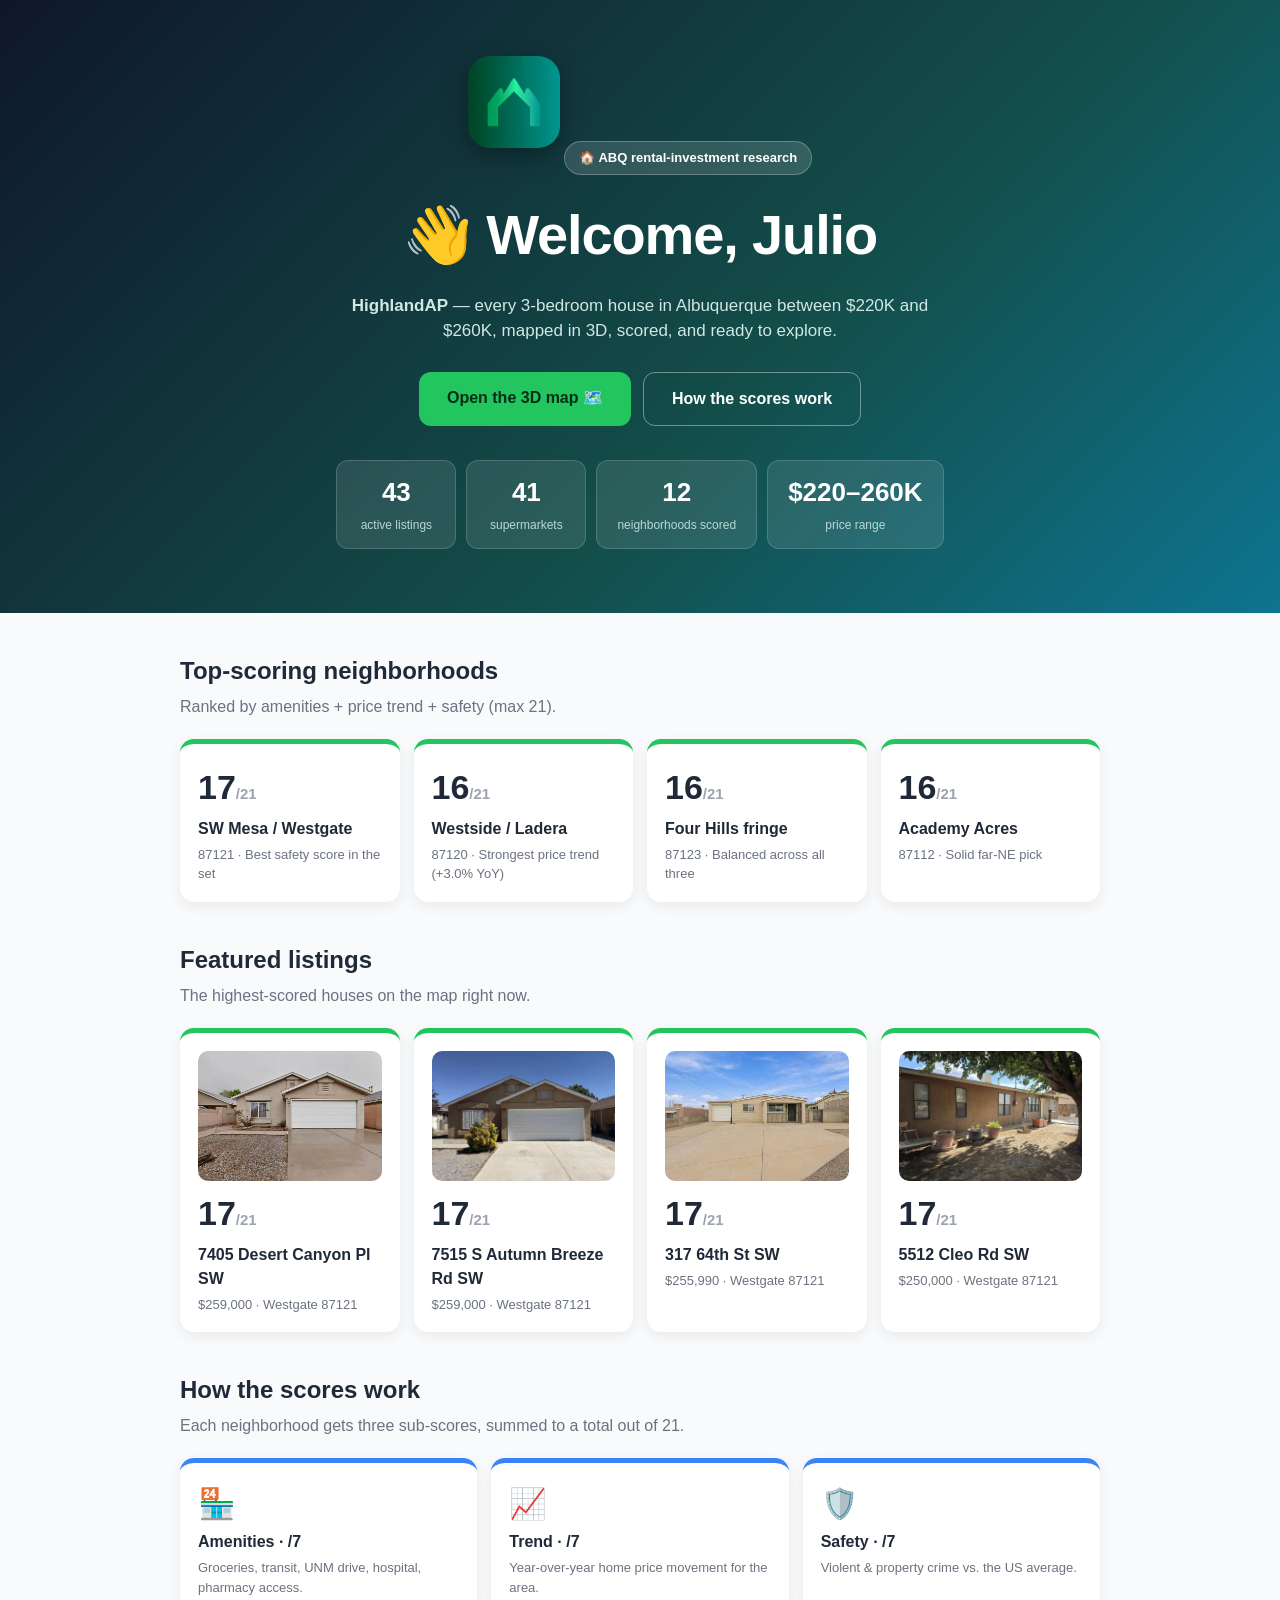
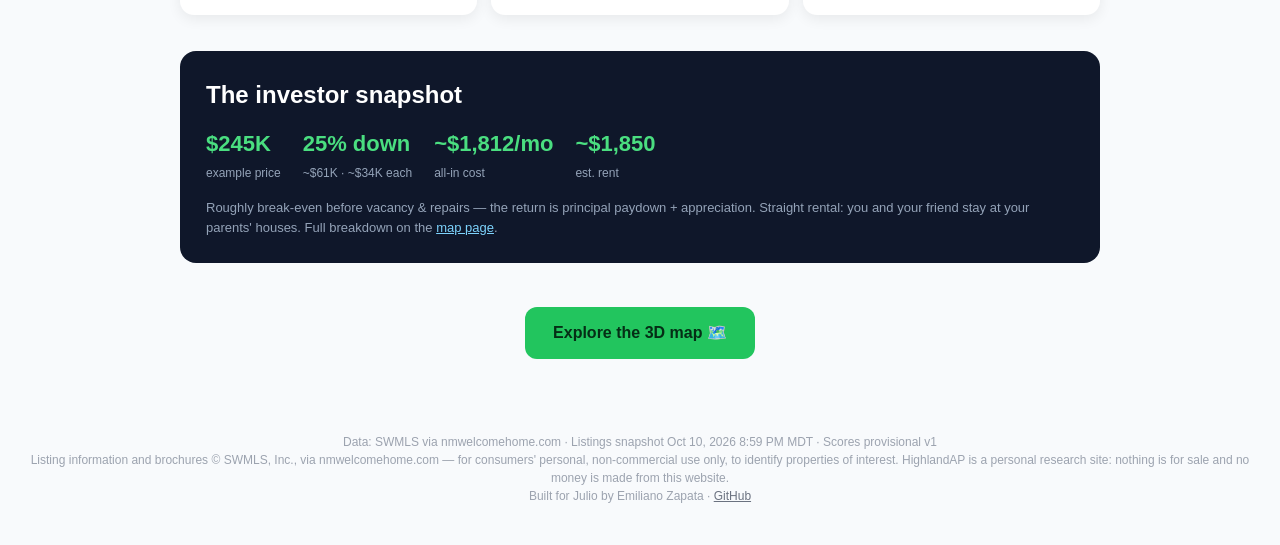
==== index.html @ 3845f3db "HighlandAP logo + link preview image" ====
<!DOCTYPE html>
<html lang="en">
<head>
<meta charset="UTF-8">
<meta name="viewport" content="width=device-width, initial-scale=1.0">
<title>HighlandAP — Julio's ABQ Investment Map</title>
<link rel="icon" type="image/png" href="logo.png">
<meta property="og:type" content="website">
<meta property="og:title" content="HighlandAP — ABQ Investment Map">
<meta property="og:description" content="43 homes $220K–$260K on an interactive 3D map, with photos, scores and neighborhood reports.">
<meta property="og:image" content="https://juliodrojas.github.io/abq-house-map/og-image.png">
<meta name="twitter:card" content="summary_large_image">
<meta name="twitter:image" content="https://juliodrojas.github.io/abq-house-map/og-image.png">
<style>
*{box-sizing:border-box;margin:0;padding:0}
body{font-family:-apple-system,BlinkMacSystemFont,"Segoe UI",Roboto,sans-serif;color:#1f2937;background:#f8fafc;line-height:1.5}
.hero{background:linear-gradient(135deg,#0f172a 0%,#134e4a 60%,#0e7490 100%);color:#fff;padding:56px 20px 64px;text-align:center}
.badge{display:inline-block;background:rgba(255,255,255,.14);border:1px solid rgba(255,255,255,.25);
  padding:6px 14px;border-radius:999px;font-size:13px;font-weight:600;margin-bottom:18px}
.hero h1{font-size:clamp(34px,7vw,56px);font-weight:800;letter-spacing:-.02em}
.hero h1 .wave{display:inline-block}
.hero p.sub{margin:16px auto 0;max-width:620px;font-size:17px;color:#d1e7e4}
.cta-row{margin-top:28px;display:flex;gap:12px;justify-content:center;flex-wrap:wrap}
.btn{display:inline-block;padding:14px 28px;border-radius:12px;font-size:16px;font-weight:700;text-decoration:none}
.btn.primary{background:#22c55e;color:#052e16}
.btn.primary:hover{background:#16a34a}
.btn.ghost{border:1.5px solid rgba(255,255,255,.4);color:#fff}
.stats{display:flex;gap:10px;justify-content:center;flex-wrap:wrap;margin-top:34px}
.stat{background:rgba(255,255,255,.1);border:1px solid rgba(255,255,255,.16);border-radius:12px;padding:12px 20px;min-width:120px}
.stat b{display:block;font-size:26px}
.stat span{font-size:12px;color:#b8d8d4}
.wrap{max-width:960px;margin:0 auto;padding:40px 20px}
h2{font-size:24px;margin-bottom:6px}
.section-sub{color:#6b7280;margin-bottom:20px}
.cards{display:grid;grid-template-columns:repeat(auto-fit,minmax(210px,1fr));gap:14px}
.card{background:#fff;border-radius:14px;padding:18px;box-shadow:0 4px 14px rgba(0,0,0,.07);border-top:5px solid #eab308}
.card.top{border-top-color:#22c55e}
.card .score{font-size:34px;font-weight:800}
.card .score small{font-size:15px;color:#9ca3af;font-weight:600}
.card h3{font-size:16px;margin:4px 0}
.card p{font-size:13px;color:#6b7280}
.how{display:grid;grid-template-columns:repeat(auto-fit,minmax(220px,1fr));gap:14px;margin-top:8px}
.how .card{border-top-color:#3b82f6;text-align:left}
.how .ico{font-size:30px}
.math{background:#0f172a;color:#e2e8f0;border-radius:16px;padding:26px;margin-top:36px}
.math h2{color:#fff}
.math .nums{display:flex;gap:22px;flex-wrap:wrap;margin-top:14px}
.math .nums div b{display:block;font-size:22px;color:#4ade80}
.math .nums div span{font-size:12px;color:#94a3b8}
.math p.note{margin-top:14px;font-size:13px;color:#94a3b8}
.cta-final{text-align:center;margin:44px 0 10px}
footer{text-align:center;color:#9ca3af;font-size:12px;padding:24px 20px 40px}
footer a{color:#6b7280}
</style>
</head>
<body>
<div class="hero">
  <img src="logo.png" alt="HighlandAP logo" style="width:92px;height:92px;border-radius:22px;box-shadow:0 8px 24px rgba(0,0,0,.35);margin-bottom:14px">
  <div class="badge">🏠 ABQ rental-investment research</div>
  <h1><span class="wave">👋</span> Welcome, Julio</h1>
  <p class="sub"><strong>HighlandAP</strong> — every 3-bedroom house in Albuquerque between
  $220K and $260K, mapped in 3D, scored, and ready to explore.</p>
  <div class="cta-row">
    <a class="btn primary" href="map.html">Open the 3D map 🗺️</a>
    <a class="btn ghost" href="#scores">How the scores work</a>
  </div>
  <div class="stats">
    <div class="stat"><b>43</b><span>active listings</span></div>
    <div class="stat"><b>41</b><span>supermarkets</span></div>
    <div class="stat"><b>12</b><span>neighborhoods scored</span></div>
    <div class="stat"><b>$220–260K</b><span>price range</span></div>
  </div>
</div>

<div class="wrap">
  <h2>Top-scoring neighborhoods</h2>
  <p class="section-sub">Ranked by amenities + price trend + safety (max 21).</p>
  <div class="cards">
    <div class="card top"><div class="score">17<small>/21</small></div><h3>SW Mesa / Westgate</h3><p>87121 · Best safety score in the set</p></div>
    <div class="card top"><div class="score">16<small>/21</small></div><h3>Westside / Ladera</h3><p>87120 · Strongest price trend (+3.0% YoY)</p></div>
    <div class="card top"><div class="score">16<small>/21</small></div><h3>Four Hills fringe</h3><p>87123 · Balanced across all three</p></div>
    <div class="card top"><div class="score">16<small>/21</small></div><h3>Academy Acres</h3><p>87112 · Solid far-NE pick</p></div>
  </div>

  <h2 style="margin-top:40px">Featured listings</h2>
  <p class="section-sub">The highest-scored houses on the map right now.</p>
  <div class="cards">
    <a class="card top" style="text-decoration:none;color:inherit;display:block" href="map.html"><img src="photos/1111209-1.jpg" alt="7405 Desert Canyon Place SW" style="width:100%;height:130px;object-fit:cover;border-radius:10px"><div class="score">17<small>/21</small></div><h3>7405 Desert Canyon Pl SW</h3><p>$259,000 · Westgate 87121</p></a>
    <a class="card top" style="text-decoration:none;color:inherit;display:block" href="map.html"><img src="photos/1103992-1.jpg" alt="7515 S Autumn Breeze Road SW" style="width:100%;height:130px;object-fit:cover;border-radius:10px"><div class="score">17<small>/21</small></div><h3>7515 S Autumn Breeze Rd SW</h3><p>$259,000 · Westgate 87121</p></a>
    <a class="card top" style="text-decoration:none;color:inherit;display:block" href="map.html"><img src="photos/1111705-1.jpg" alt="317 64th Street SW" style="width:100%;height:130px;object-fit:cover;border-radius:10px"><div class="score">17<small>/21</small></div><h3>317 64th St SW</h3><p>$255,990 · Westgate 87121</p></a>
    <a class="card top" style="text-decoration:none;color:inherit;display:block" href="map.html"><img src="photos/1110527-1.jpg" alt="5512 Cleo Road SW" style="width:100%;height:130px;object-fit:cover;border-radius:10px"><div class="score">17<small>/21</small></div><h3>5512 Cleo Rd SW</h3><p>$250,000 · Westgate 87121</p></a>
  </div>

  <h2 id="scores" style="margin-top:40px">How the scores work</h2>
  <p class="section-sub">Each neighborhood gets three sub-scores, summed to a total out of 21.</p>
  <div class="how">
    <div class="card"><div class="ico">🏪</div><h3>Amenities · /7</h3><p>Groceries, transit, UNM drive, hospital, pharmacy access.</p></div>
    <div class="card"><div class="ico">📈</div><h3>Trend · /7</h3><p>Year-over-year home price movement for the area.</p></div>
    <div class="card"><div class="ico">🛡️</div><h3>Safety · /7</h3><p>Violent &amp; property crime vs. the US average.</p></div>
  </div>

  <div class="math">
    <h2>The investor snapshot</h2>
    <div class="nums">
      <div><b>$245K</b><span>example price</span></div>
      <div><b>25% down</b><span>~$61K · ~$34K each</span></div>
      <div><b>~$1,812/mo</b><span>all-in cost</span></div>
      <div><b>~$1,850</b><span>est. rent</span></div>
    </div>
    <p class="note">Roughly break-even before vacancy &amp; repairs — the return is principal paydown + appreciation.
    Straight rental: you and your friend stay at your parents' houses. Full breakdown on the
    <a href="map.html" style="color:#7dd3fc">map page</a>.</p>
  </div>

  <div class="cta-final">
    <a class="btn primary" href="map.html">Explore the 3D map 🗺️</a>
  </div>
</div>

<footer>
  Data: SWMLS via nmwelcomehome.com · Listings snapshot Oct 10, 2026 8:59 PM MDT · Scores provisional v1<br>
  Listing information and brochures © SWMLS, Inc., via nmwelcomehome.com — for consumers' personal,
  non-commercial use only, to identify properties of interest. HighlandAP is a personal research site:
  nothing is for sale and no money is made from this website.<br>
  Built for Julio by Emiliano Zapata · <a href="https://github.com/juliodrojas/abq-house-map">GitHub</a>
</footer>
</body>
</html>
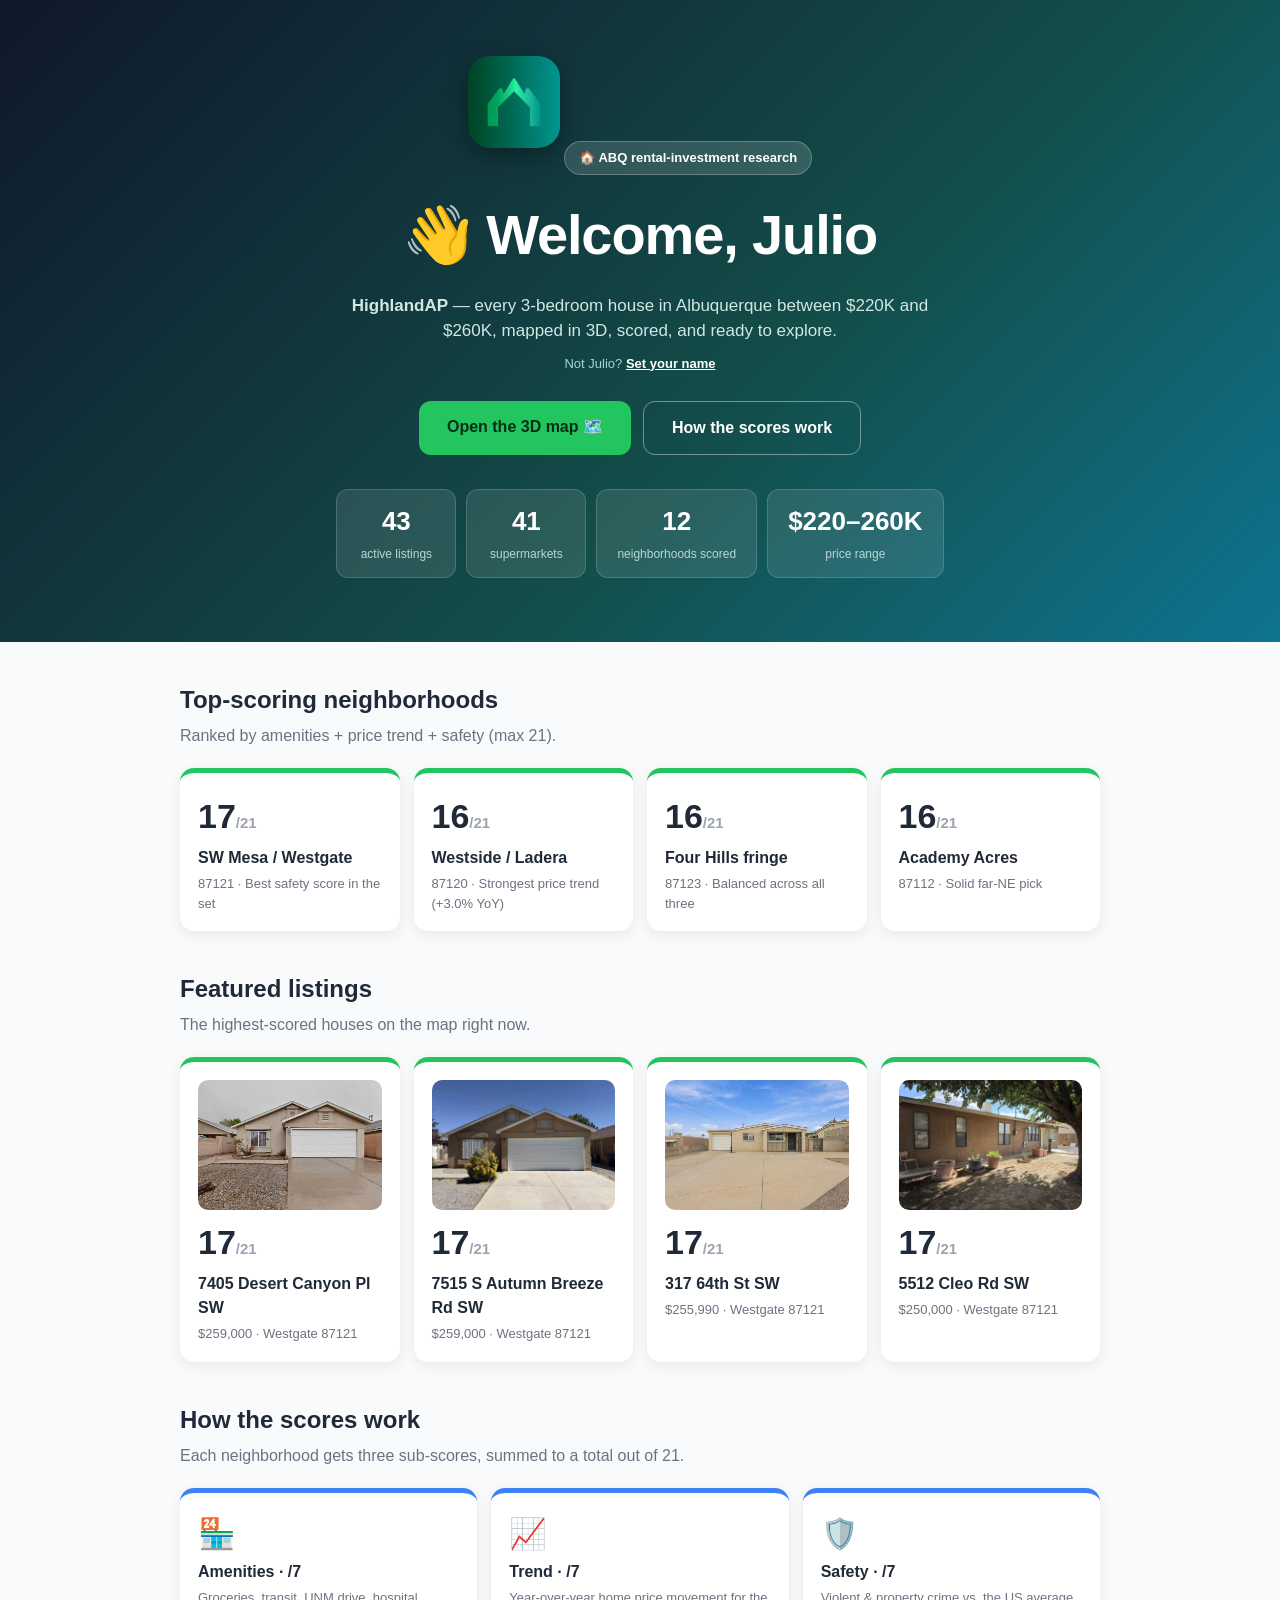
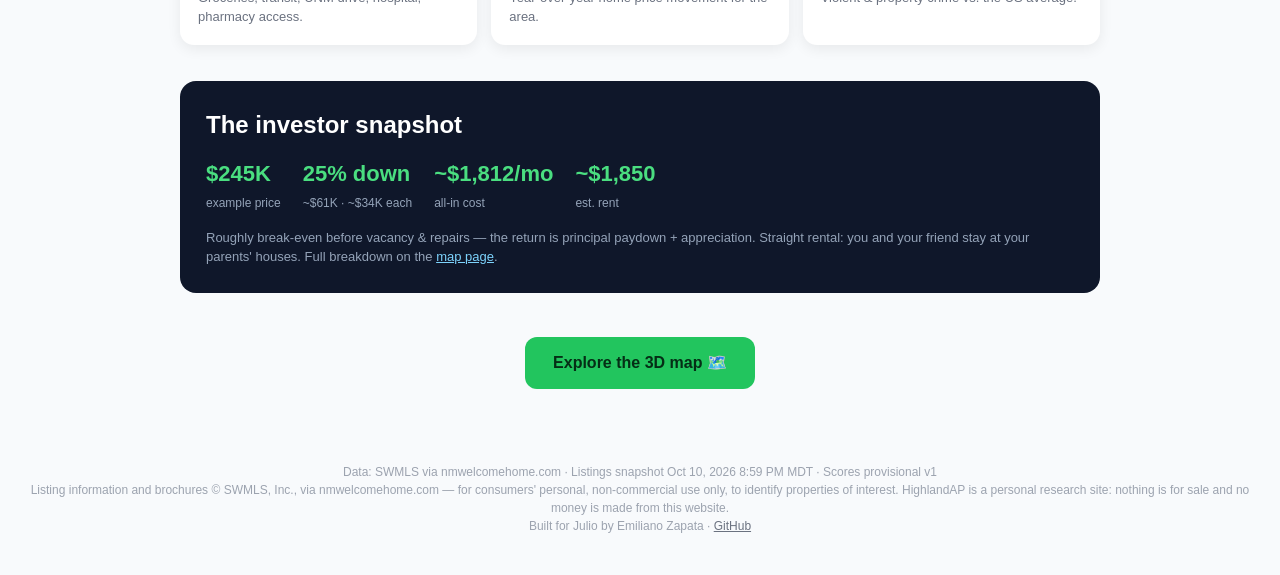
==== commit ceef7c78: "personalized greeting" ====
--- a/index.html
+++ b/index.html
@@ -57,9 +57,10 @@
 <div class="hero">
   <img src="logo.png" alt="HighlandAP logo" style="width:92px;height:92px;border-radius:22px;box-shadow:0 8px 24px rgba(0,0,0,.35);margin-bottom:14px">
   <div class="badge">🏠 ABQ rental-investment research</div>
-  <h1><span class="wave">👋</span> Welcome, Julio</h1>
+  <h1><span class="wave">👋</span> <span id="greet-word">Welcome</span><span id="greet-name"></span></h1>
   <p class="sub"><strong>HighlandAP</strong> — every 3-bedroom house in Albuquerque between
   $220K and $260K, mapped in 3D, scored, and ready to explore.</p>
+  <p style="margin-top:10px;font-size:13px;color:#9fd8d2">Not <span id="who">Julio</span>? <a href="#" id="set-name" style="color:#fff;font-weight:700">Set your name</a></p>
   <div class="cta-row">
     <a class="btn primary" href="map.html">Open the 3D map 🗺️</a>
     <a class="btn ghost" href="#scores">How the scores work</a>
@@ -124,5 +125,28 @@
   nothing is for sale and no money is made from this website.<br>
   Built for Julio by Emiliano Zapata · <a href="https://github.com/juliodrojas/abq-house-map">GitHub</a>
 </footer>
+<script>
+(function () {
+  function esc(s) { return String(s).replace(/[&<>"]/g, function (c) {
+    return { "&": "&amp;", "<": "&lt;", ">": "&gt;", '"': "&quot;" }[c]; }); }
+  function clean(n) { return (n || "").trim().slice(0, 24); }
+  function current() {
+    var q = clean(new URLSearchParams(location.search).get("name"));
+    if (q) { try { localStorage.setItem("hap_name", q); } catch (e) {} return q; }
+    try { return clean(localStorage.getItem("hap_name")) || "Julio"; } catch (e) { return "Julio"; }
+  }
+  function render() {
+    var n = current();
+    document.getElementById("greet-name").textContent = ", " + n;
+    document.getElementById("who").textContent = n;
+  }
+  document.getElementById("set-name").onclick = function (e) {
+    e.preventDefault();
+    var n = clean(prompt("Your name:", current()));
+    if (n) { try { localStorage.setItem("hap_name", n); } catch (e) {} render(); }
+  };
+  render();
+})();
+</script>
 </body>
 </html>
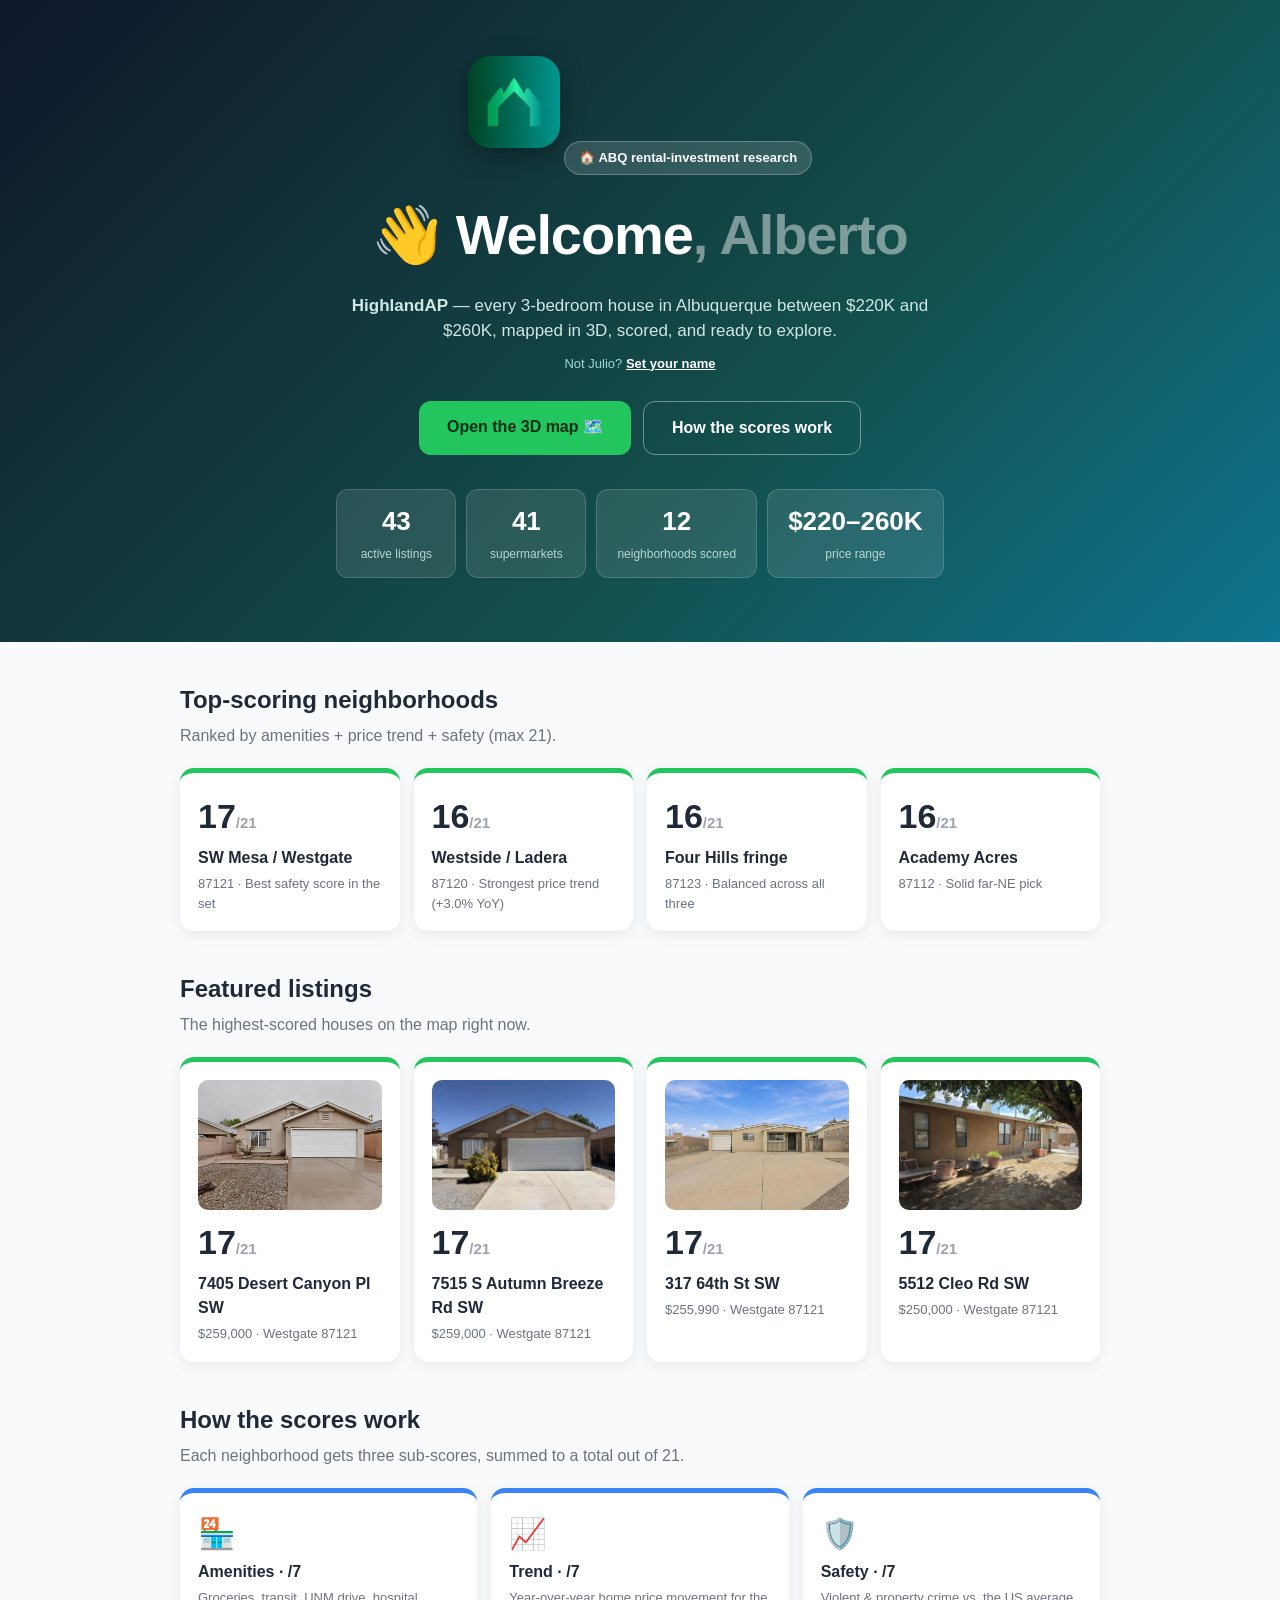
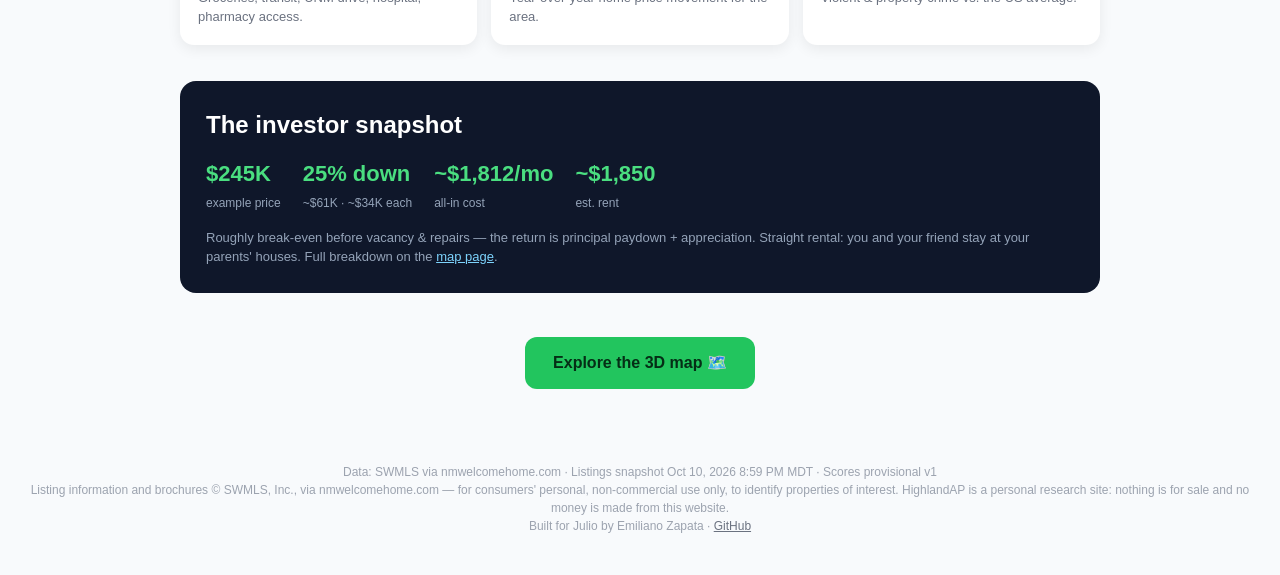
==== commit f5c08768: "greeting name-cycle animation" ====
--- a/index.html
+++ b/index.html
@@ -19,6 +19,8 @@
   padding:6px 14px;border-radius:999px;font-size:13px;font-weight:600;margin-bottom:18px}
 .hero h1{font-size:clamp(34px,7vw,56px);font-weight:800;letter-spacing:-.02em}
 .hero h1 .wave{display:inline-block}
+#greet-name{display:inline-block;transition:opacity .25s}
+#greet-name.cycling{opacity:.45}
 .hero p.sub{margin:16px auto 0;max-width:620px;font-size:17px;color:#d1e7e4}
 .cta-row{margin-top:28px;display:flex;gap:12px;justify-content:center;flex-wrap:wrap}
 .btn{display:inline-block;padding:14px 28px;border-radius:12px;font-size:16px;font-weight:700;text-decoration:none}
@@ -135,17 +137,29 @@
     if (q) { try { localStorage.setItem("hap_name", q); } catch (e) {} return q; }
     try { return clean(localStorage.getItem("hap_name")) || "Julio"; } catch (e) { return "Julio"; }
   }
-  function render() {
+  function render(animate) {
     var n = current();
-    document.getElementById("greet-name").textContent = ", " + n;
+    var el = document.getElementById("greet-name");
     document.getElementById("who").textContent = n;
+    if (!animate) { el.textContent = ", " + n; return; }
+    // cycle through sample names, then land on the visitor's name
+    var samples = ["Juan", "Alberto", "María", "Sofía", "Diego"]
+      .filter(function (s) { return s.toLowerCase() !== n.toLowerCase(); })
+      .slice(0, 4);
+    var seq = samples.concat([n]), i = 0;
+    el.classList.add("cycling");
+    var t = setInterval(function () {
+      el.textContent = ", " + seq[i];
+      i++;
+      if (i >= seq.length) { clearInterval(t); el.classList.remove("cycling"); }
+    }, 650);
   }
   document.getElementById("set-name").onclick = function (e) {
     e.preventDefault();
     var n = clean(prompt("Your name:", current()));
-    if (n) { try { localStorage.setItem("hap_name", n); } catch (e) {} render(); }
+    if (n) { try { localStorage.setItem("hap_name", n); } catch (e) {} render(true); }
   };
-  render();
+  render(true);
 })();
 </script>
 </body>
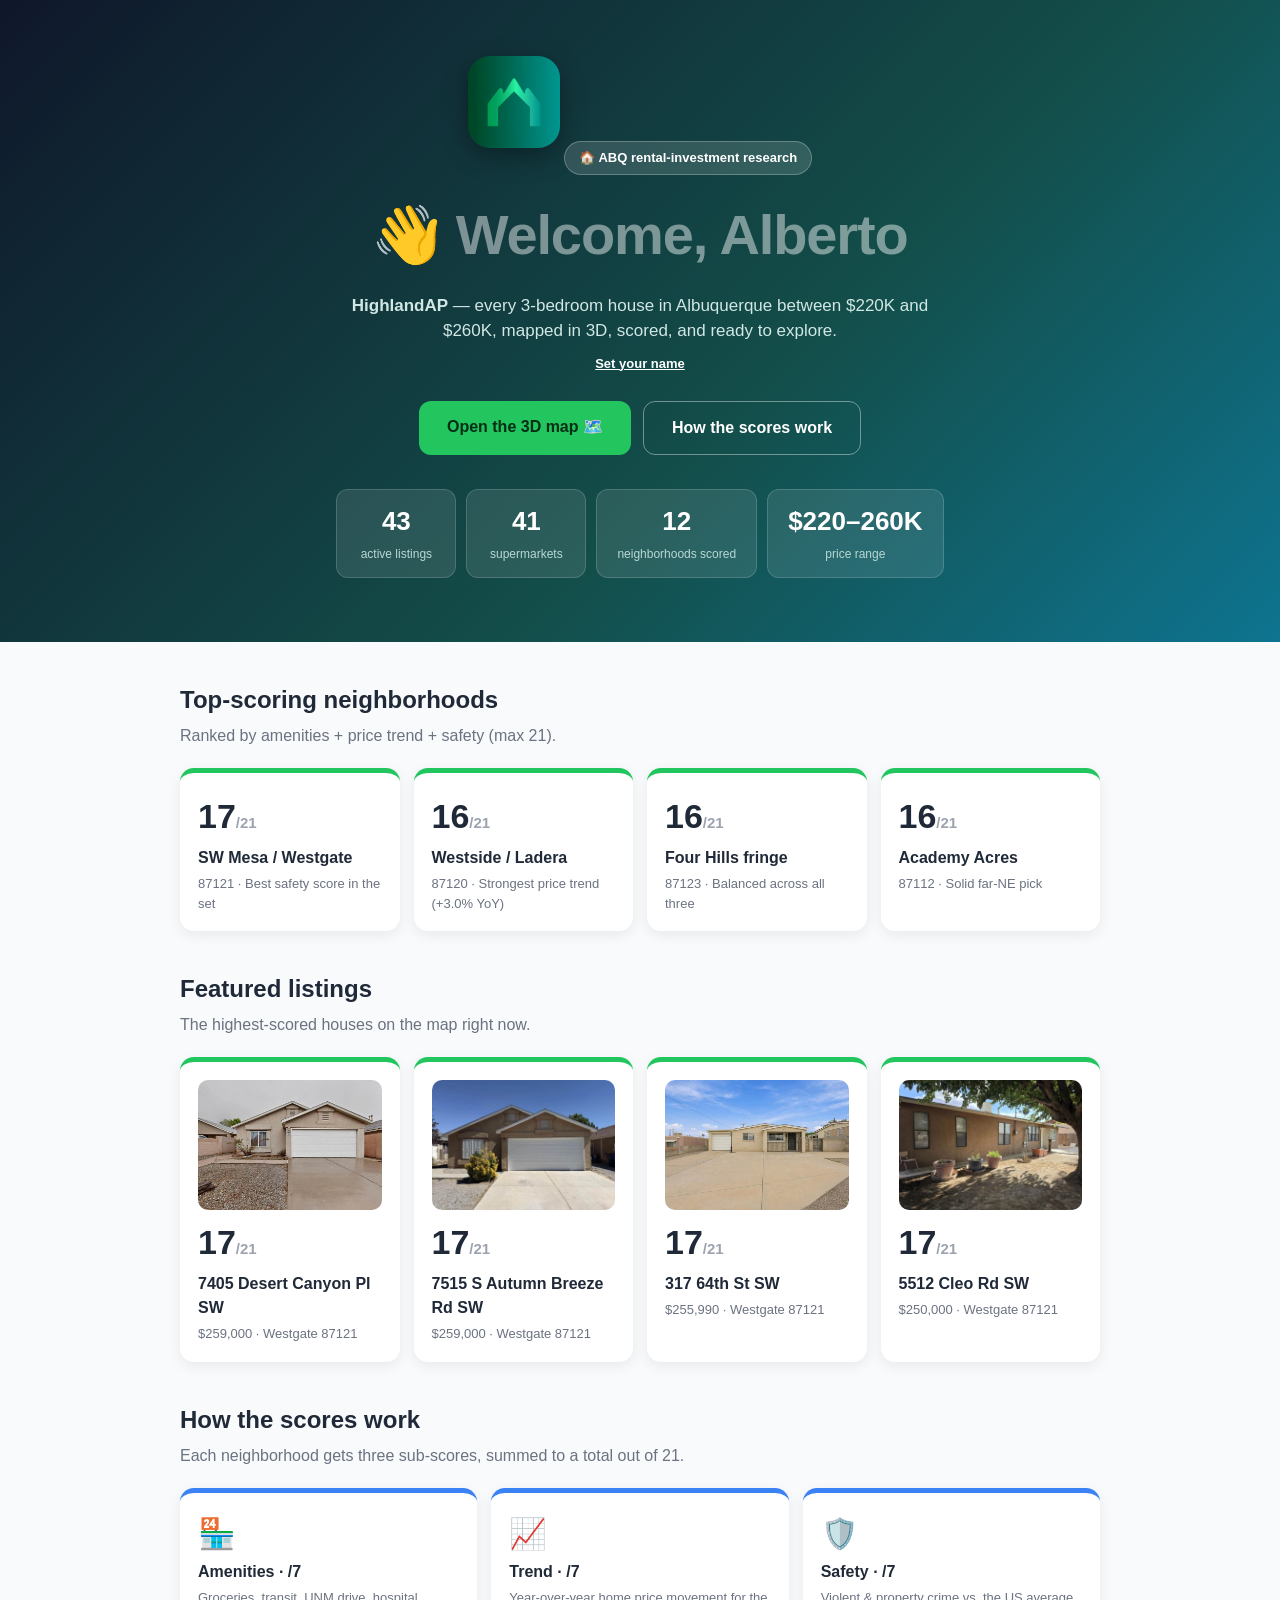
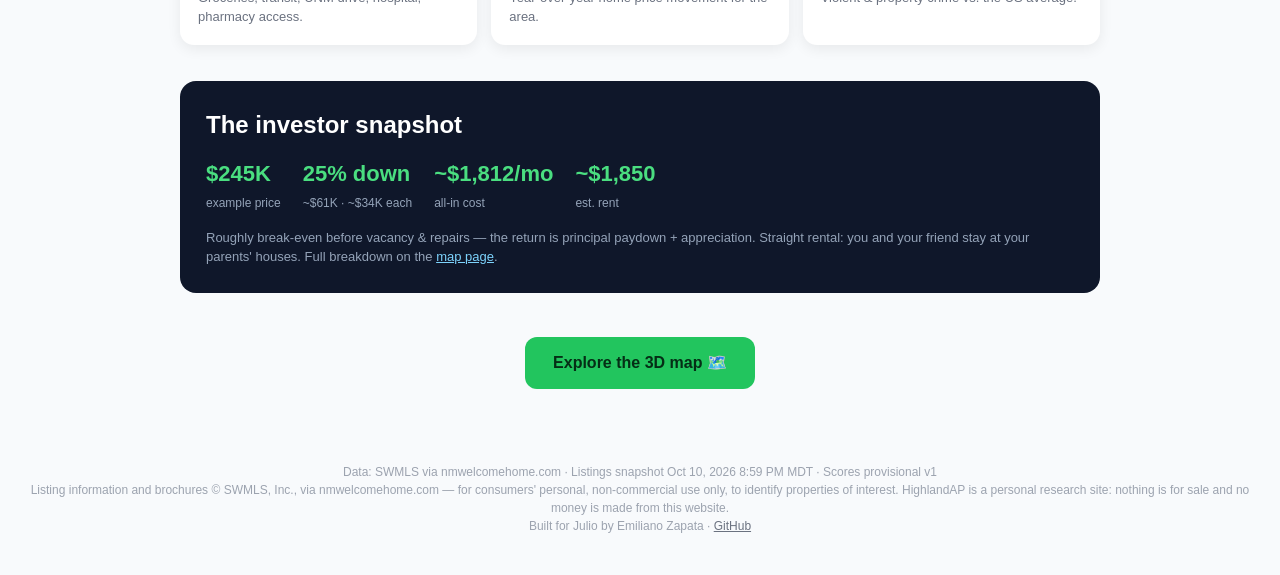
==== commit 5e2598a9: "greeting lands on Albuquerque" ====
--- a/index.html
+++ b/index.html
@@ -19,8 +19,8 @@
   padding:6px 14px;border-radius:999px;font-size:13px;font-weight:600;margin-bottom:18px}
 .hero h1{font-size:clamp(34px,7vw,56px);font-weight:800;letter-spacing:-.02em}
 .hero h1 .wave{display:inline-block}
-#greet-name{display:inline-block;transition:opacity .25s}
-#greet-name.cycling{opacity:.45}
+#greet-text{display:inline-block;transition:opacity .25s}
+#greet-text.cycling{opacity:.45}
 .hero p.sub{margin:16px auto 0;max-width:620px;font-size:17px;color:#d1e7e4}
 .cta-row{margin-top:28px;display:flex;gap:12px;justify-content:center;flex-wrap:wrap}
 .btn{display:inline-block;padding:14px 28px;border-radius:12px;font-size:16px;font-weight:700;text-decoration:none}
@@ -59,10 +59,10 @@
 <div class="hero">
   <img src="logo.png" alt="HighlandAP logo" style="width:92px;height:92px;border-radius:22px;box-shadow:0 8px 24px rgba(0,0,0,.35);margin-bottom:14px">
   <div class="badge">🏠 ABQ rental-investment research</div>
-  <h1><span class="wave">👋</span> <span id="greet-word">Welcome</span><span id="greet-name"></span></h1>
+  <h1><span class="wave">👋</span> <span id="greet-text">Welcome</span></h1>
   <p class="sub"><strong>HighlandAP</strong> — every 3-bedroom house in Albuquerque between
   $220K and $260K, mapped in 3D, scored, and ready to explore.</p>
-  <p style="margin-top:10px;font-size:13px;color:#9fd8d2">Not <span id="who">Julio</span>? <a href="#" id="set-name" style="color:#fff;font-weight:700">Set your name</a></p>
+  <p style="margin-top:10px;font-size:13px;color:#9fd8d2"><span id="who-wrap" style="display:none">Not <span id="who"></span>? </span><a href="#" id="set-name" style="color:#fff;font-weight:700">Set your name</a></p>
   <div class="cta-row">
     <a class="btn primary" href="map.html">Open the 3D map 🗺️</a>
     <a class="btn ghost" href="#scores">How the scores work</a>
@@ -129,37 +129,43 @@
 </footer>
 <script>
 (function () {
-  function esc(s) { return String(s).replace(/[&<>"]/g, function (c) {
-    return { "&": "&amp;", "<": "&lt;", ">": "&gt;", '"': "&quot;" }[c]; }); }
   function clean(n) { return (n || "").trim().slice(0, 24); }
-  function current() {
+  var target = (function () {
     var q = clean(new URLSearchParams(location.search).get("name"));
     if (q) { try { localStorage.setItem("hap_name", q); } catch (e) {} return q; }
-    try { return clean(localStorage.getItem("hap_name")) || "Julio"; } catch (e) { return "Julio"; }
+    try { return clean(localStorage.getItem("hap_name")); } catch (e) { return ""; }
+  })();
+  var samples = ["Juan", "Alberto", "Mar\u00eda", "Sof\u00eda", "Diego", "Carlos", "Elena", "Miguel", "Rosa", "Pedro"]
+    .filter(function (s) { return s.toLowerCase() !== target.toLowerCase(); });
+
+  var greetEl = document.getElementById("greet-text");
+  var whoWrap = document.getElementById("who-wrap");
+  var whoEl = document.getElementById("who");
+
+  function setWho() {
+    if (target) { whoWrap.style.display = ""; whoEl.textContent = target; }
+    else { whoWrap.style.display = "none"; }
   }
-  function render(animate) {
-    var n = current();
-    var el = document.getElementById("greet-name");
-    document.getElementById("who").textContent = n;
-    if (!animate) { el.textContent = ", " + n; return; }
-    // cycle through sample names, then land on the visitor's name
-    var samples = ["Juan", "Alberto", "María", "Sofía", "Diego"]
-      .filter(function (s) { return s.toLowerCase() !== n.toLowerCase(); })
-      .slice(0, 4);
-    var seq = samples.concat([n]), i = 0;
-    el.classList.add("cycling");
+  function finale() {
+    greetEl.textContent = target ? "Welcome, " + target : "Welcome to Albuquerque";
+    greetEl.classList.remove("cycling");
+    setWho();
+  }
+  function animate() {
+    var i = 0;
+    greetEl.classList.add("cycling");
+    setWho();
     var t = setInterval(function () {
-      el.textContent = ", " + seq[i];
-      i++;
-      if (i >= seq.length) { clearInterval(t); el.classList.remove("cycling"); }
-    }, 650);
+      if (i < samples.length) { greetEl.textContent = "Welcome, " + samples[i]; i++; }
+      else { clearInterval(t); finale(); }
+    }, 550);
   }
   document.getElementById("set-name").onclick = function (e) {
     e.preventDefault();
-    var n = clean(prompt("Your name:", current()));
-    if (n) { try { localStorage.setItem("hap_name", n); } catch (e) {} render(true); }
+    var n = clean(prompt("Your name:", target || ""));
+    if (n) { target = n; try { localStorage.setItem("hap_name", n); } catch (e) {} animate(); }
   };
-  render(true);
+  animate();
 })();
 </script>
 </body>
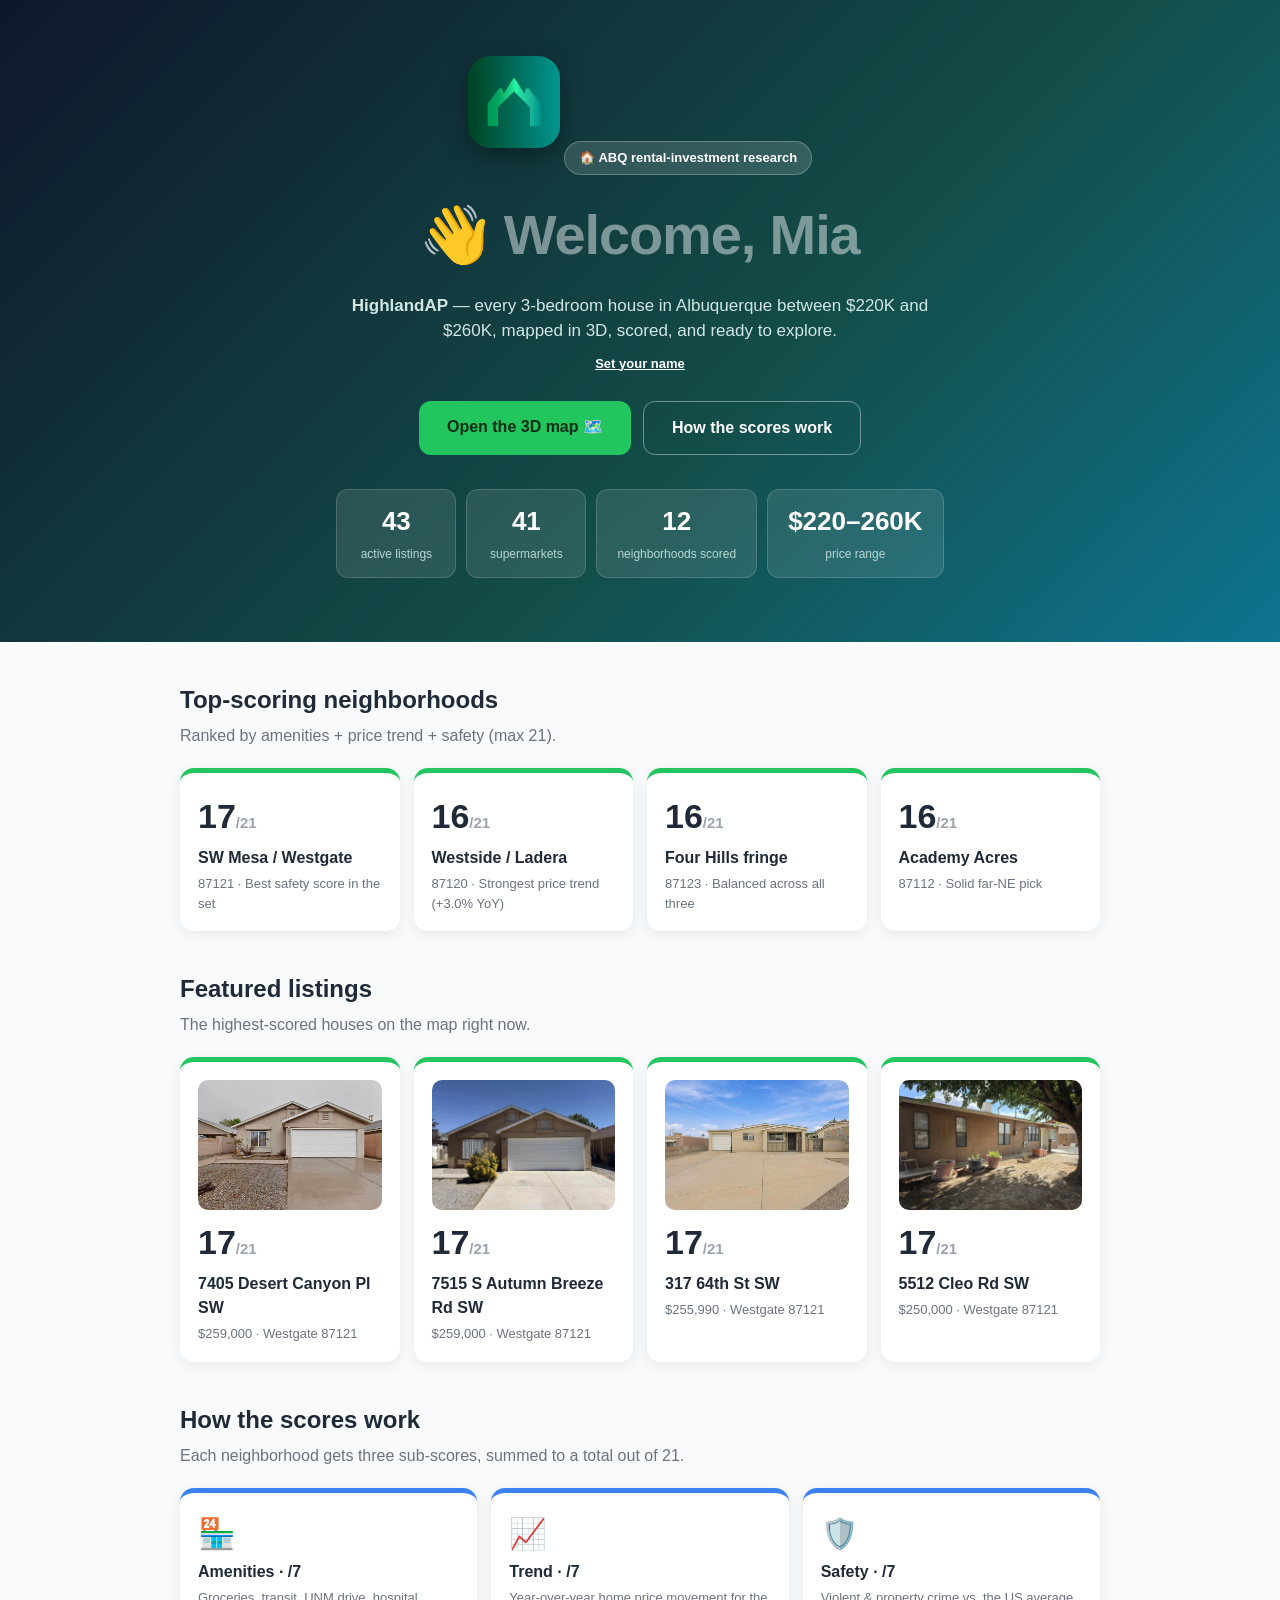
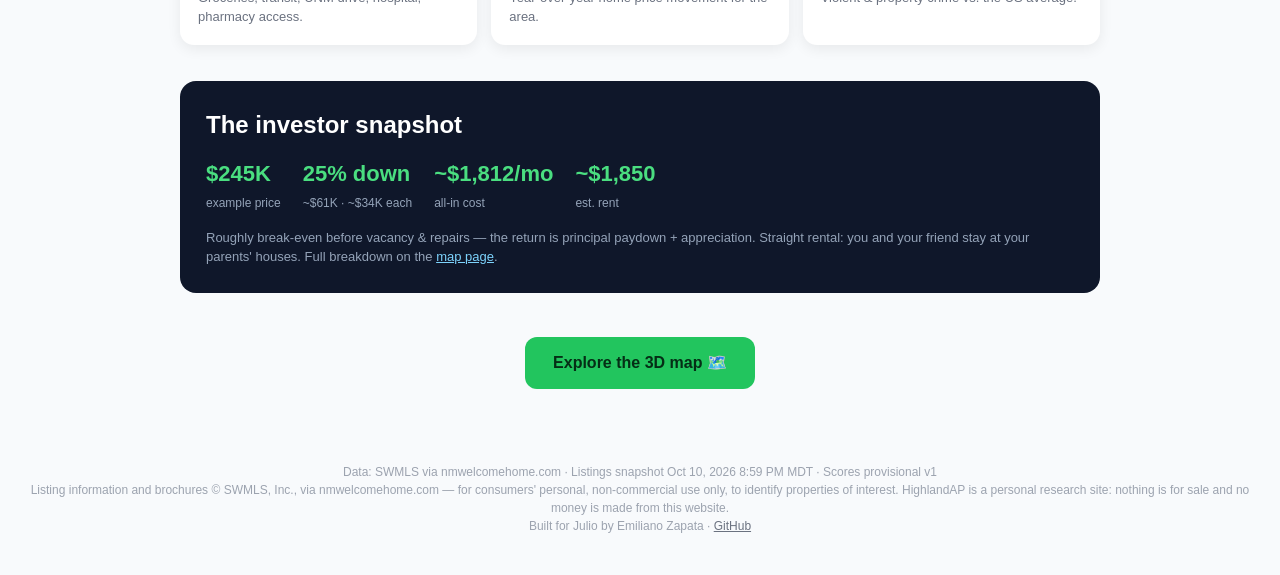
==== commit a3c24c86: "real NM top names in greeting" ====
--- a/index.html
+++ b/index.html
@@ -135,7 +135,7 @@
     if (q) { try { localStorage.setItem("hap_name", q); } catch (e) {} return q; }
     try { return clean(localStorage.getItem("hap_name")); } catch (e) { return ""; }
   })();
-  var samples = ["Juan", "Alberto", "Mar\u00eda", "Sof\u00eda", "Diego", "Carlos", "Elena", "Miguel", "Rosa", "Pedro"]
+  var samples = ["Noah", "Mia", "Mateo", "Camila", "Ezekiel", "Emma", "Santiago", "Sophia", "Elijah", "Olivia", "Sebastian", "Isabella"]
     .filter(function (s) { return s.toLowerCase() !== target.toLowerCase(); });
 
   var greetEl = document.getElementById("greet-text");
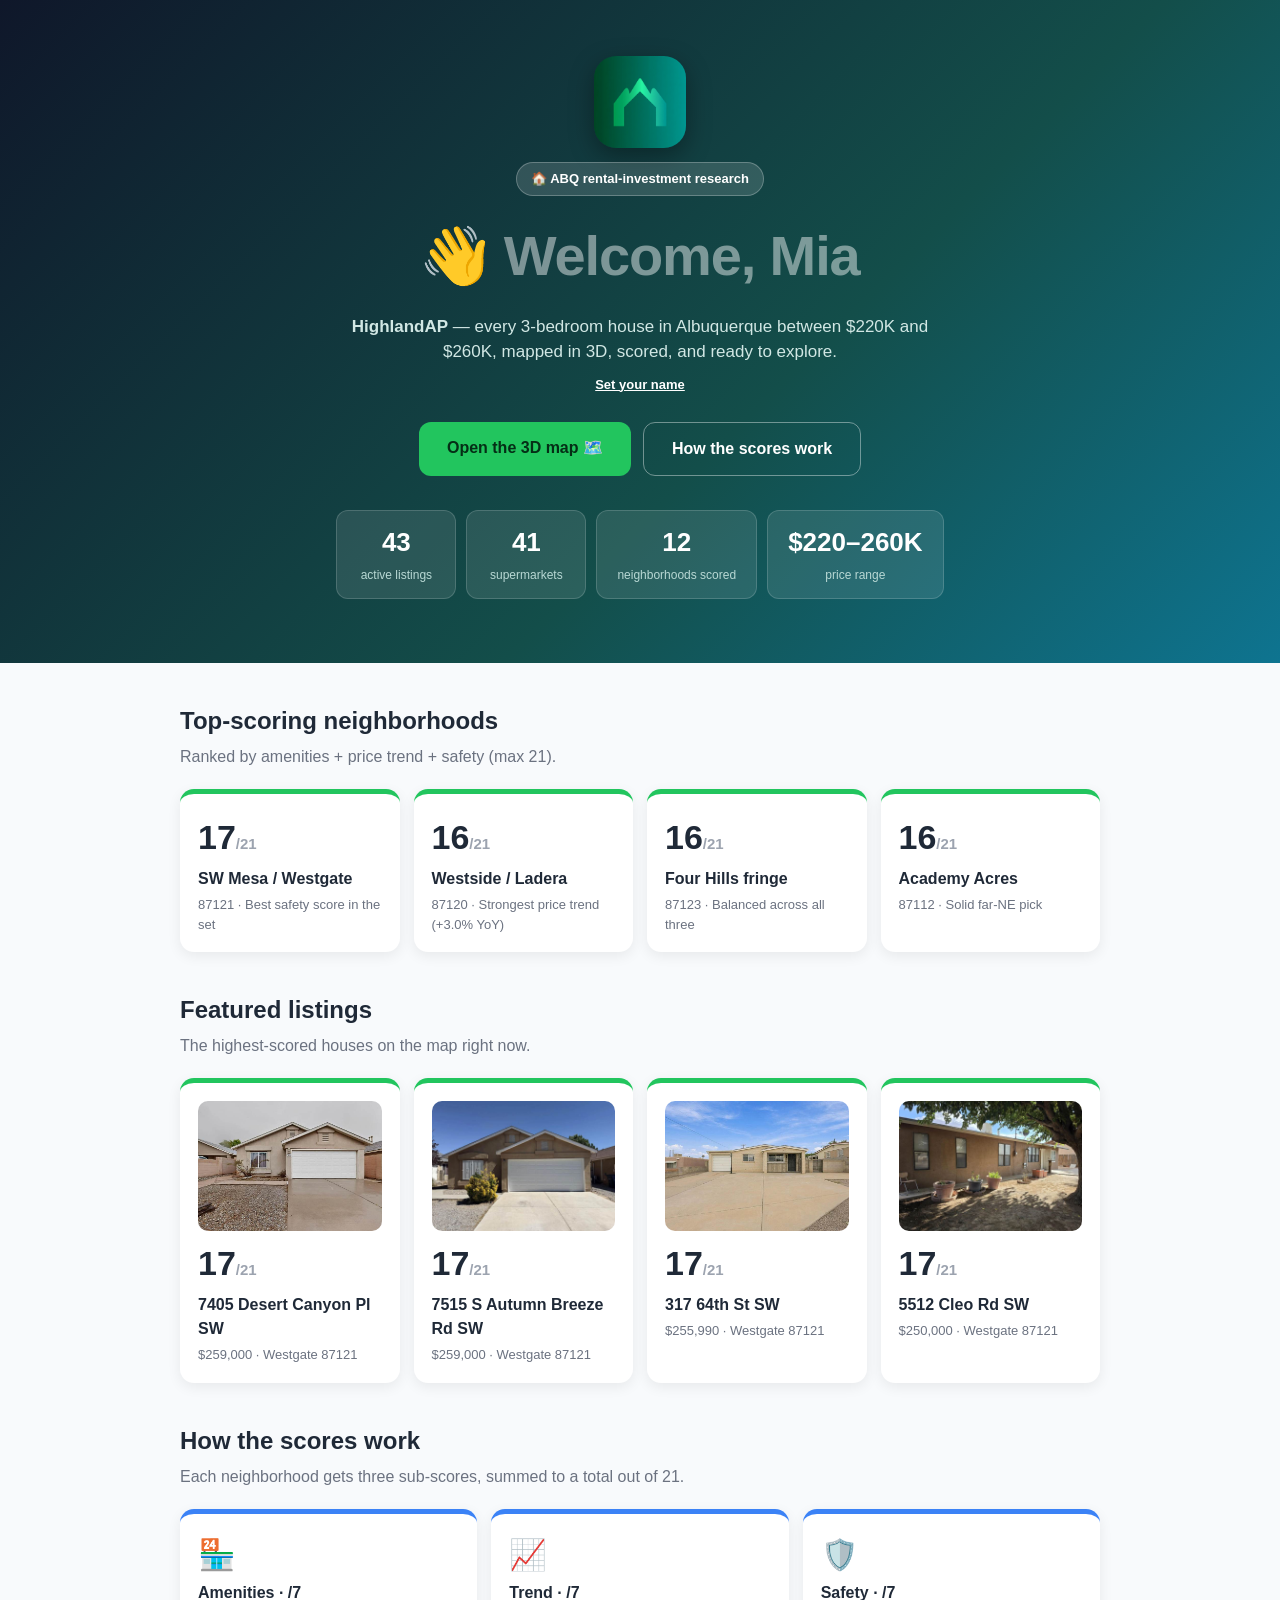
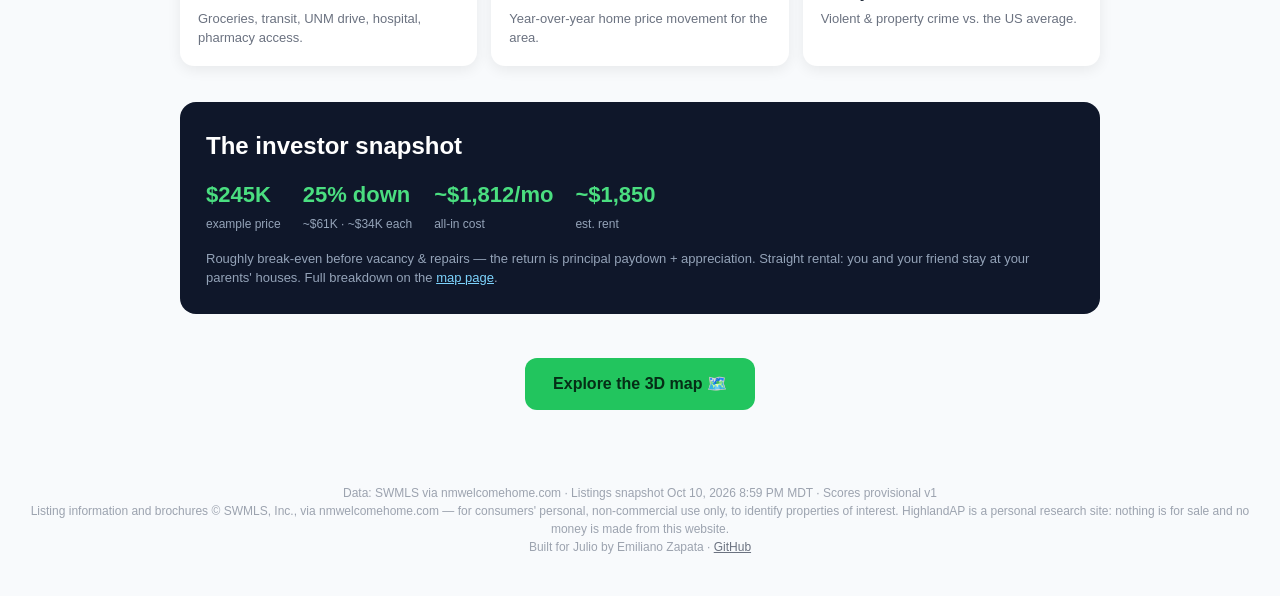
==== commit e31c680c: "hero logo centered" ====
--- a/index.html
+++ b/index.html
@@ -57,7 +57,7 @@
 </head>
 <body>
 <div class="hero">
-  <img src="logo.png" alt="HighlandAP logo" style="width:92px;height:92px;border-radius:22px;box-shadow:0 8px 24px rgba(0,0,0,.35);margin-bottom:14px">
+  <img src="logo.png" alt="HighlandAP logo" style="display:block;width:92px;height:92px;border-radius:22px;box-shadow:0 8px 24px rgba(0,0,0,.35);margin:0 auto 14px">
   <div class="badge">🏠 ABQ rental-investment research</div>
   <h1><span class="wave">👋</span> <span id="greet-text">Welcome</span></h1>
   <p class="sub"><strong>HighlandAP</strong> — every 3-bedroom house in Albuquerque between
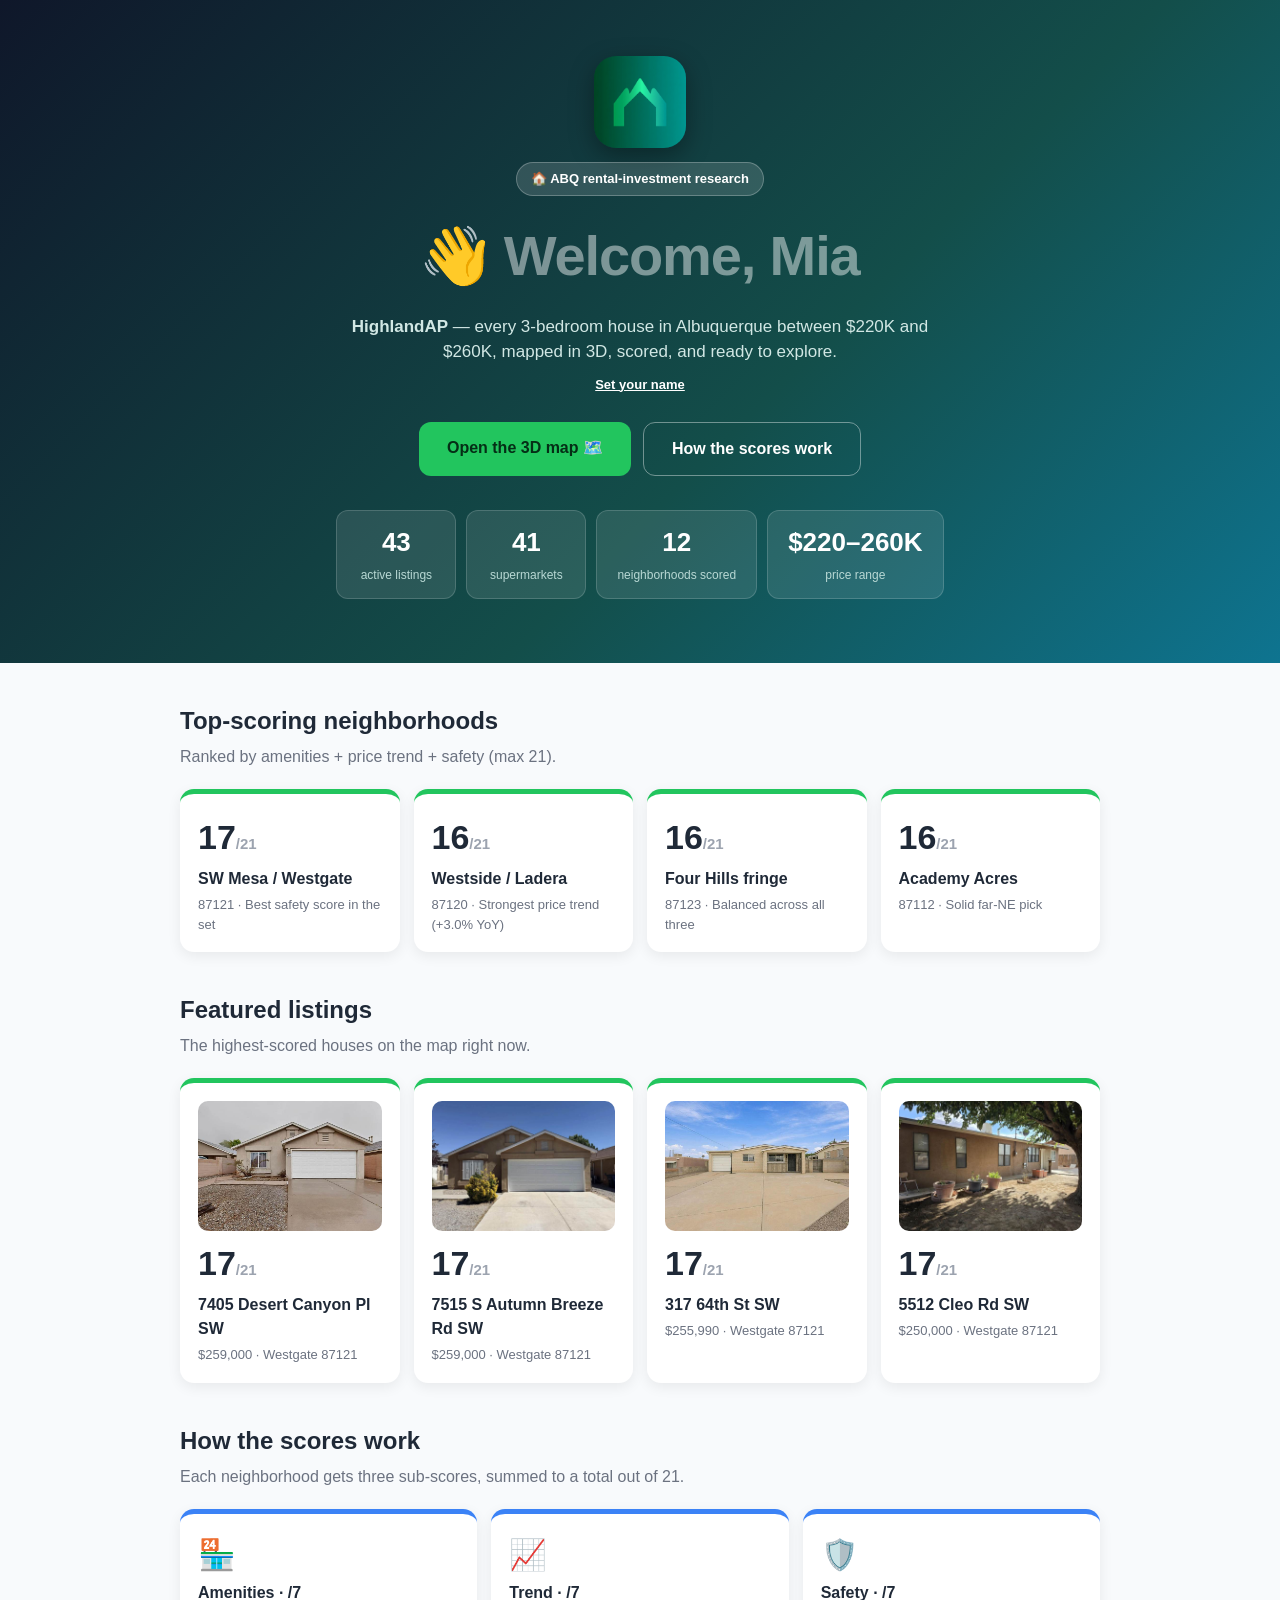
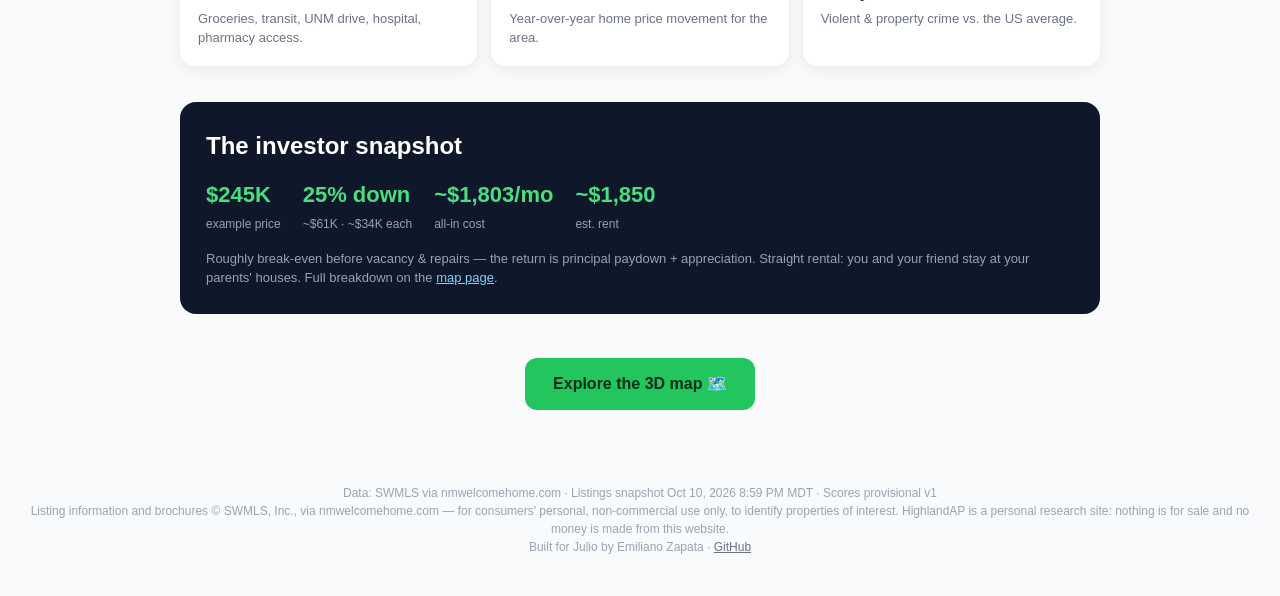
==== commit 53c8776b: "rent and cash flow in panels" ====
--- a/index.html
+++ b/index.html
@@ -107,7 +107,7 @@
     <div class="nums">
       <div><b>$245K</b><span>example price</span></div>
       <div><b>25% down</b><span>~$61K · ~$34K each</span></div>
-      <div><b>~$1,812/mo</b><span>all-in cost</span></div>
+      <div><b>~$1,803/mo</b><span>all-in cost</span></div>
       <div><b>~$1,850</b><span>est. rent</span></div>
     </div>
     <p class="note">Roughly break-even before vacancy &amp; repairs — the return is principal paydown + appreciation.
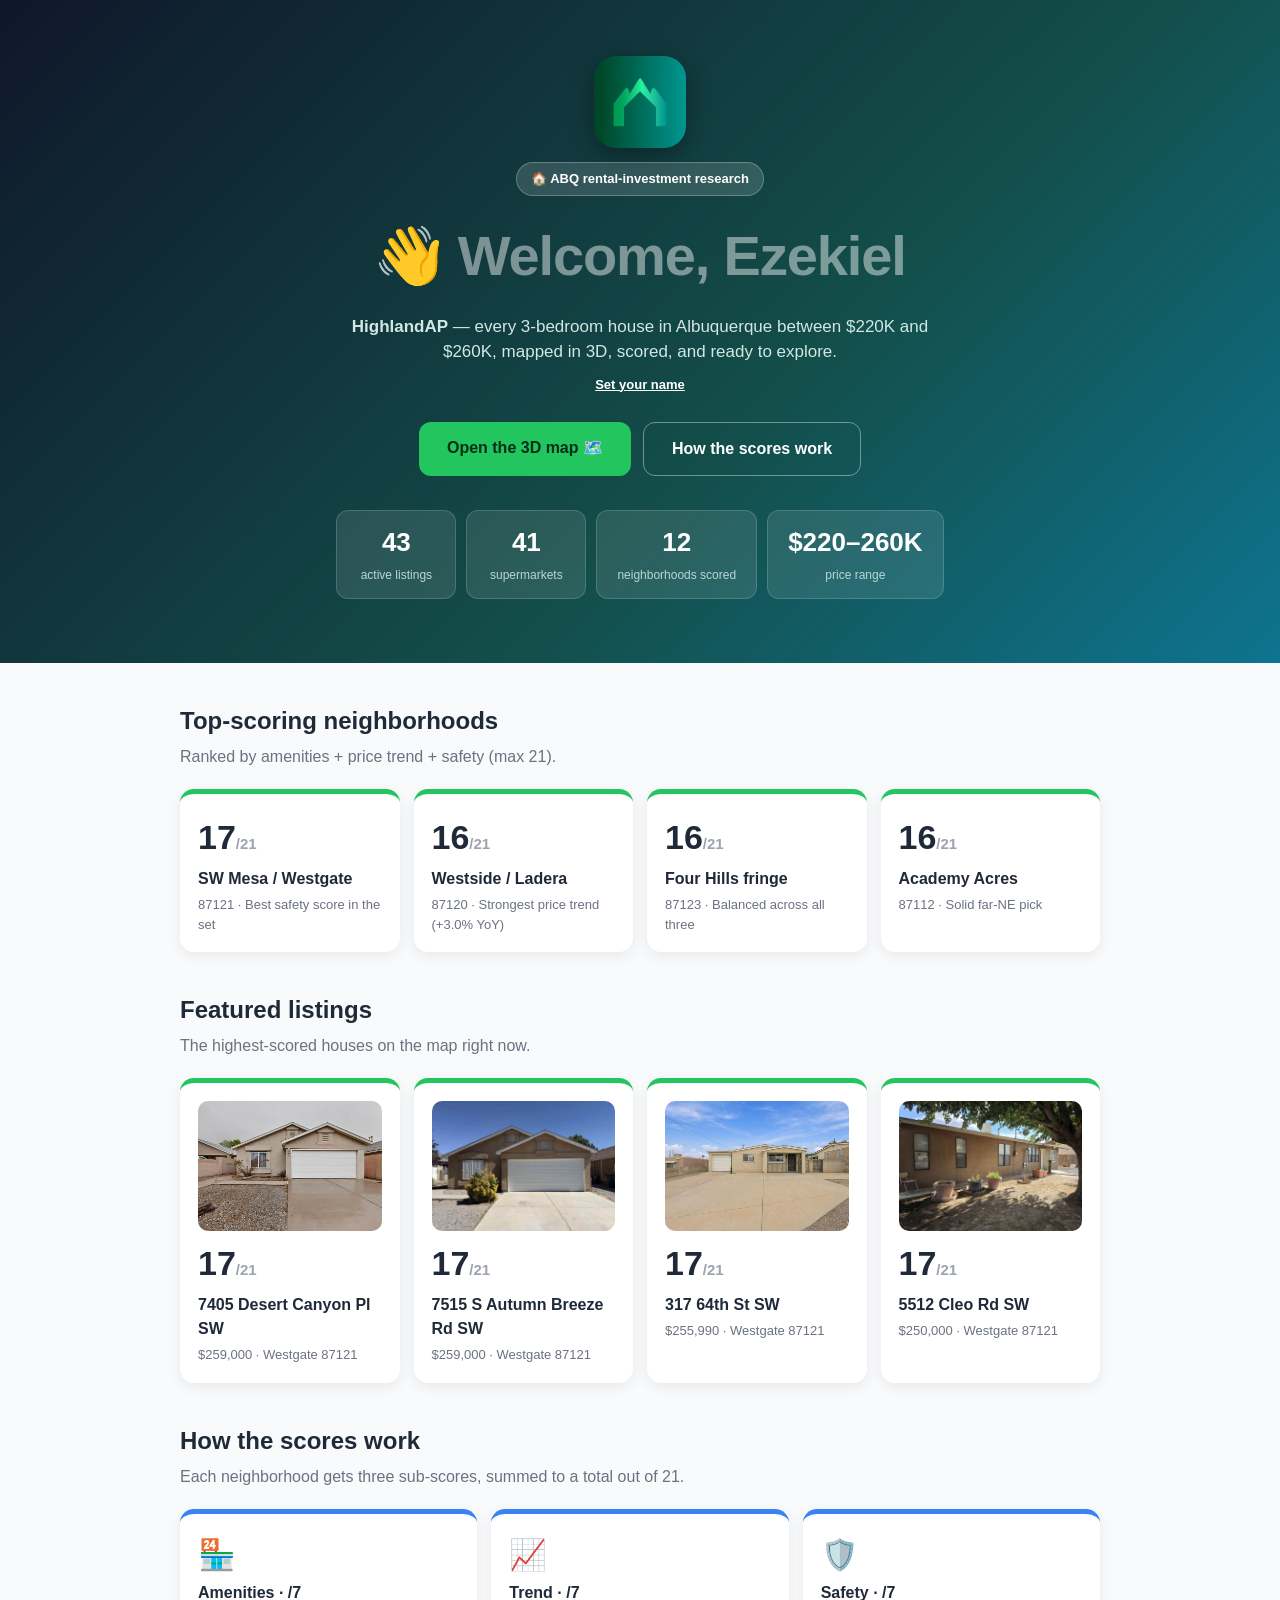
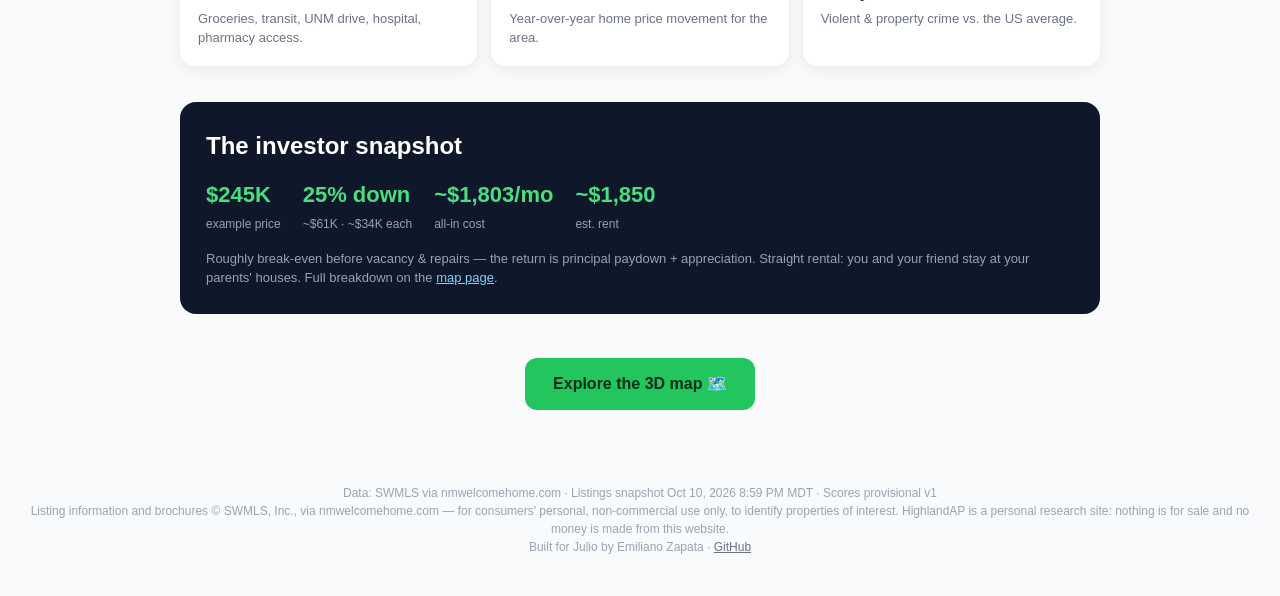
==== commit 95e40faa: "greeting: faster name cycling (550ms -> 250ms), same list" ====
--- a/index.html
+++ b/index.html
@@ -158,7 +158,7 @@
     var t = setInterval(function () {
       if (i < samples.length) { greetEl.textContent = "Welcome, " + samples[i]; i++; }
       else { clearInterval(t); finale(); }
-    }, 550);
+    }, 250);
   }
   document.getElementById("set-name").onclick = function (e) {
     e.preventDefault();
